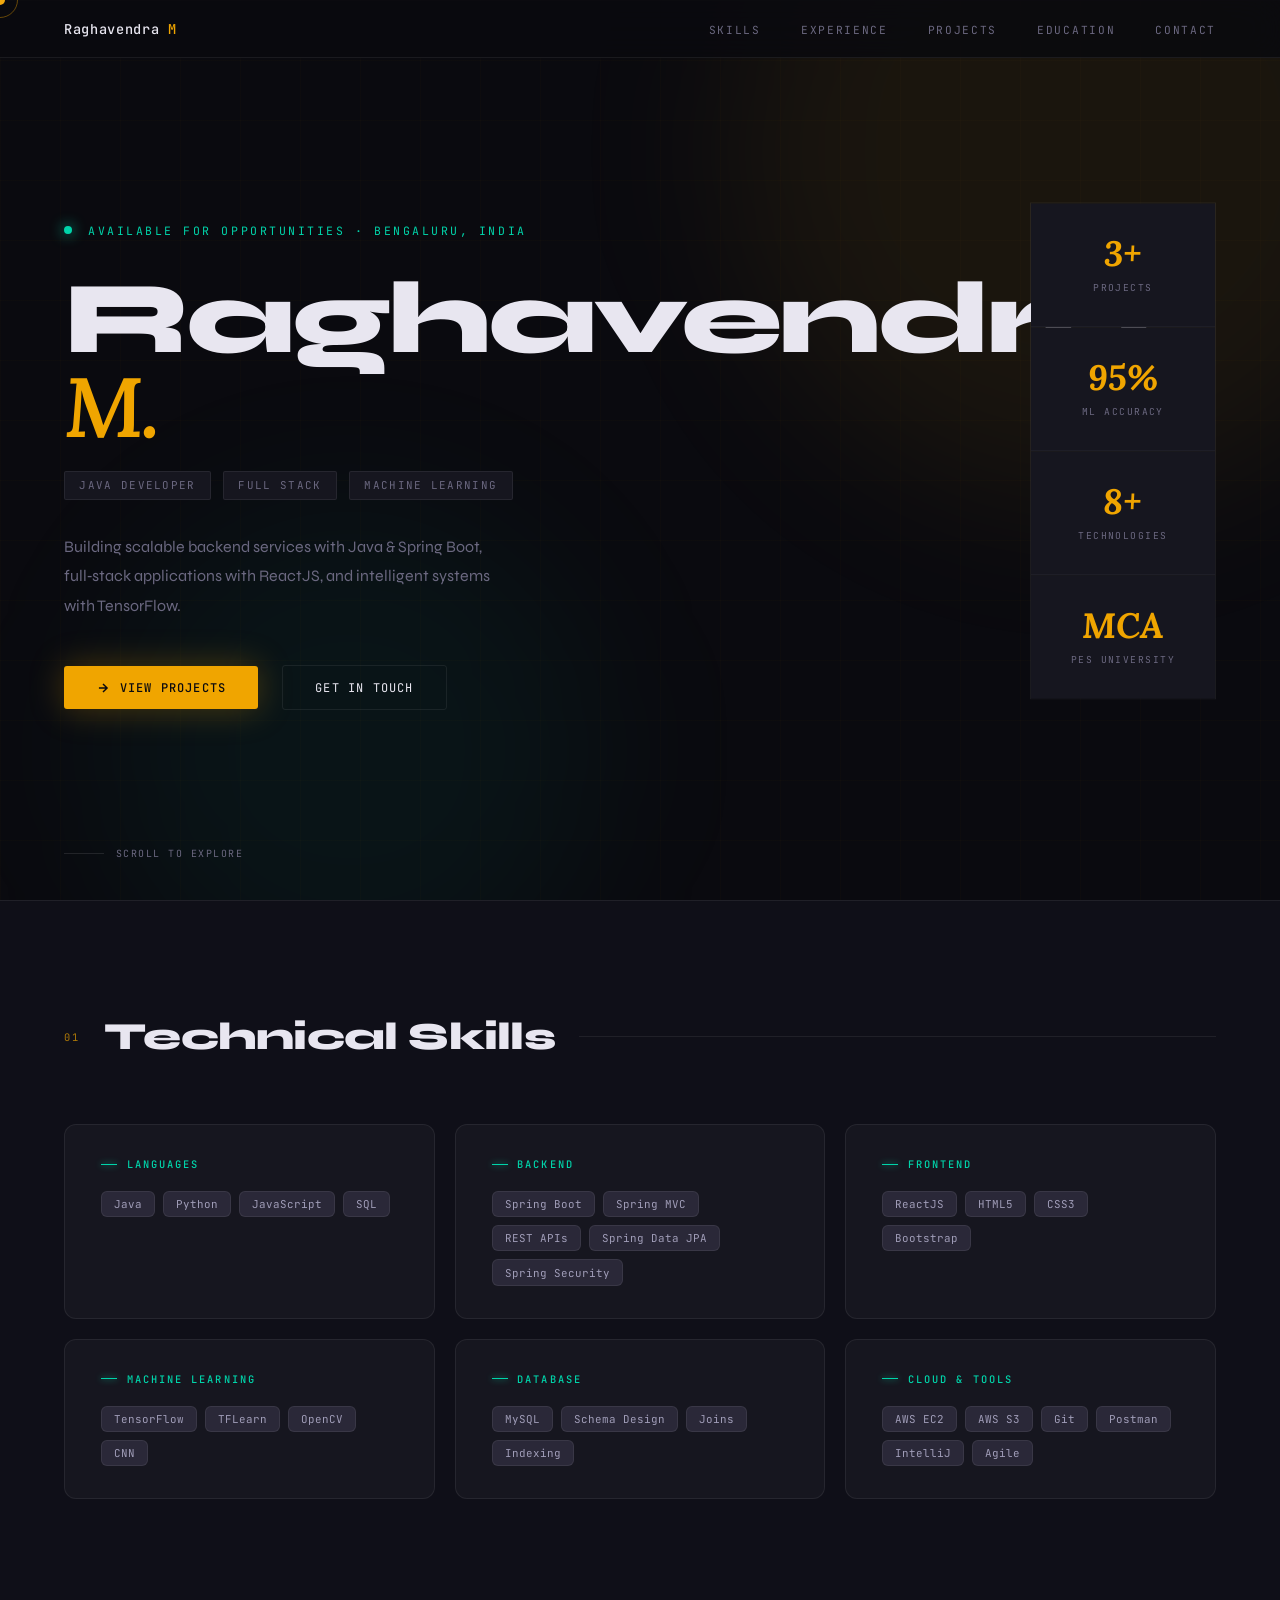
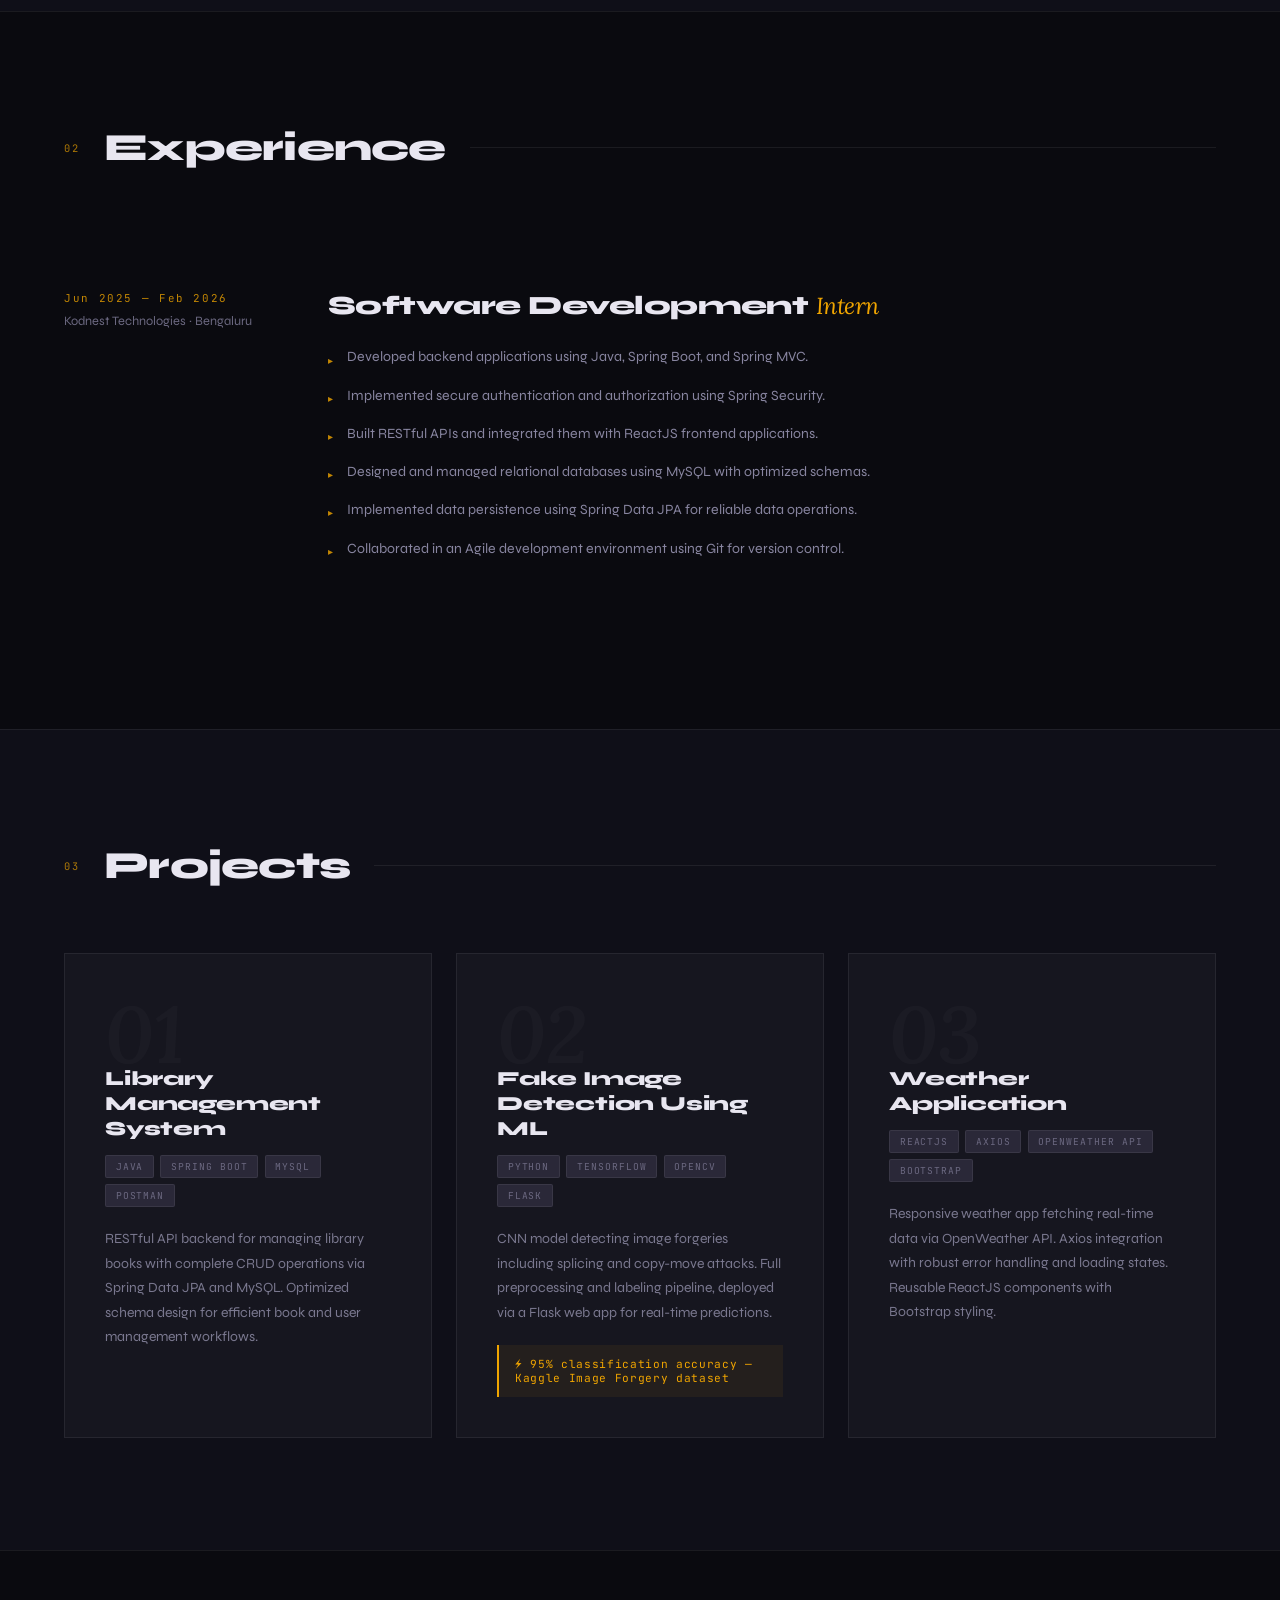
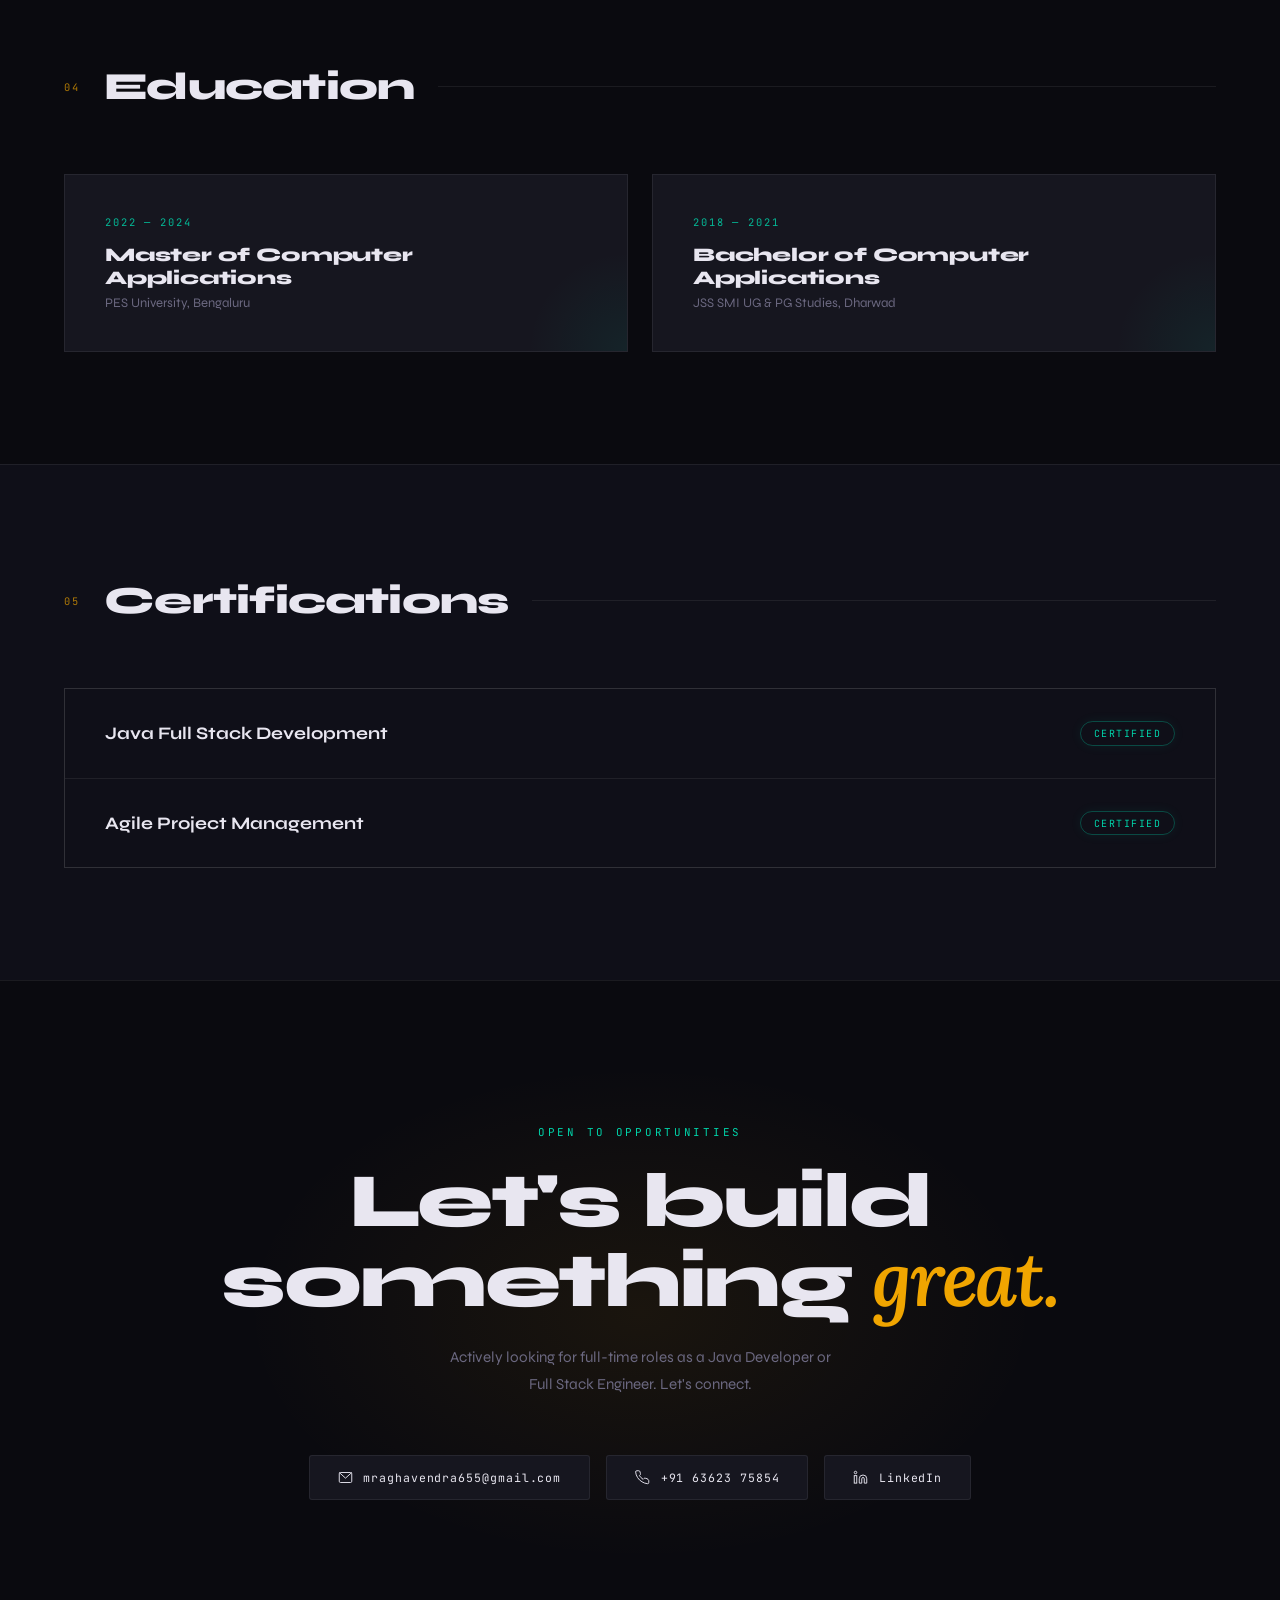
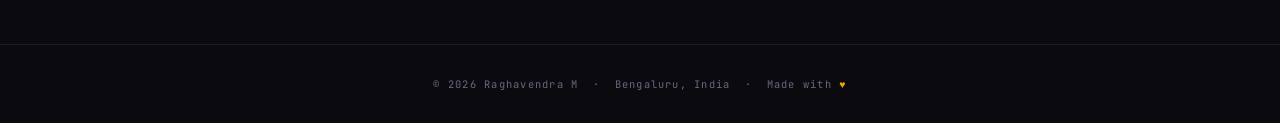
==== index1.html @ 1e80c895 "first commit" ====
<!doctype html>
<html lang="en">
  <head>
    <meta charset="UTF-8" />
    <meta name="viewport" content="width=device-width, initial-scale=1.0" />
    <title>Raghavendra M — Java Developer</title>
    <link
      href="https://fonts.googleapis.com/css2?family=Syne:wght@400;500;600;700;800&family=JetBrains+Mono:wght@300;400;500&family=Lora:ital,wght@0,400;1,400;1,600&display=swap"
      rel="stylesheet"
    />
    <style>
      :root {
        --bg: #0a0a0f;
        --bg2: #0f0f18;
        --bg3: #13131e;
        --surface: #16161f;
        --border: rgba(255, 255, 255, 0.07);
        --gold: #f0a500;
        --gold2: #ffcc55;
        --teal: #00d4aa;
        --text: #e8e6f0;
        --muted: #6b6880;
        --subtle: #2a2838;
      }

      *,
      *::before,
      *::after {
        box-sizing: border-box;
        margin: 0;
        padding: 0;
      }
      html {
        scroll-behavior: smooth;
      }

      body {
        font-family: "Syne", sans-serif;
        background: var(--bg);
        color: var(--text);
        overflow-x: hidden;
        cursor: none;
      }

      /* CURSOR */
      .cursor {
        position: fixed;
        width: 10px;
        height: 10px;
        background: var(--gold);
        border-radius: 50%;
        pointer-events: none;
        z-index: 99999;
        transform: translate(-50%, -50%);
        transition:
          width 0.3s,
          height 0.3s;
        mix-blend-mode: screen;
      }
      .cursor-ring {
        position: fixed;
        width: 36px;
        height: 36px;
        border: 1.5px solid rgba(240, 165, 0, 0.4);
        border-radius: 50%;
        pointer-events: none;
        z-index: 99998;
        transform: translate(-50%, -50%);
        transition:
          width 0.3s,
          height 0.3s;
      }

      /* GRID OVERLAY */
      body::before {
        content: "";
        position: fixed;
        inset: 0;
        background-image:
          linear-gradient(rgba(240, 165, 0, 0.018) 1px, transparent 1px),
          linear-gradient(90deg, rgba(240, 165, 0, 0.018) 1px, transparent 1px);
        background-size: 60px 60px;
        pointer-events: none;
        z-index: 0;
      }

      /* NAV */
      nav {
        position: fixed;
        top: 0;
        left: 0;
        right: 0;
        z-index: 500;
        display: flex;
        align-items: center;
        justify-content: space-between;
        padding: 1.2rem 4rem;
        background: rgba(10, 10, 15, 0.85);
        backdrop-filter: blur(20px);
        border-bottom: 1px solid var(--border);
      }

      .nav-logo {
        font-family: "JetBrains Mono", monospace;
        font-size: 0.85rem;
        font-weight: 500;
        color: var(--text);
        text-decoration: none;
        letter-spacing: 0.05em;
      }
      .nav-logo span {
        color: var(--gold);
      }

      .nav-links {
        display: flex;
        gap: 2.5rem;
        list-style: none;
      }
      .nav-links a {
        font-family: "JetBrains Mono", monospace;
        font-size: 0.7rem;
        letter-spacing: 0.15em;
        text-transform: uppercase;
        color: var(--muted);
        text-decoration: none;
        transition: color 0.2s;
        position: relative;
      }
      .nav-links a::after {
        content: "";
        position: absolute;
        bottom: -4px;
        left: 0;
        width: 0;
        height: 1px;
        background: var(--gold);
        transition: width 0.3s;
      }
      .nav-links a:hover {
        color: var(--gold);
      }
      .nav-links a:hover::after {
        width: 100%;
      }

      /* HERO */
      #hero {
        min-height: 100vh;
        display: flex;
        flex-direction: column;
        justify-content: center;
        padding: 7rem 4rem 5rem;
        position: relative;
        overflow: hidden;
      }

      .glow-orb {
        position: absolute;
        border-radius: 50%;
        pointer-events: none;
        filter: blur(80px);
      }
      .orb1 {
        width: 700px;
        height: 700px;
        background: rgba(240, 165, 0, 0.07);
        top: -200px;
        right: -150px;
        animation: pulse 7s ease-in-out infinite;
      }
      .orb2 {
        width: 500px;
        height: 500px;
        background: rgba(0, 212, 170, 0.05);
        bottom: -100px;
        left: 100px;
        animation: pulse 9s ease-in-out infinite reverse;
      }

      @keyframes pulse {
        0%,
        100% {
          transform: scale(1);
          opacity: 1;
        }
        50% {
          transform: scale(1.2);
          opacity: 0.6;
        }
      }

      .hero-inner {
        position: relative;
        z-index: 2;
        max-width: 1100px;
      }

      .hero-eyebrow {
        display: flex;
        align-items: center;
        gap: 1rem;
        margin-bottom: 2rem;
        opacity: 0;
        animation: fadeUp 0.7s ease forwards 0.1s;
      }
      .eyebrow-dot {
        width: 8px;
        height: 8px;
        background: var(--teal);
        border-radius: 50%;
        box-shadow: 0 0 14px var(--teal);
        animation: blink 2.5s ease infinite;
      }
      @keyframes blink {
        0%,
        100% {
          opacity: 1;
        }
        50% {
          opacity: 0.25;
        }
      }

      .hero-eyebrow span {
        font-family: "JetBrains Mono", monospace;
        font-size: 0.72rem;
        letter-spacing: 0.22em;
        text-transform: uppercase;
        color: var(--teal);
      }

      .hero-name {
        font-size: clamp(4rem, 8vw, 9rem);
        font-weight: 800;
        line-height: 0.95;
        margin-bottom: 1.5rem;
        letter-spacing: -0.03em;
        opacity: 0;
        animation: fadeUp 0.8s ease forwards 0.3s;
      }
      .hero-name .line1 {
        display: block;
        color: var(--text);
      }
      .hero-name .line2 {
        display: block;
        font-family: "Lora", serif;
        font-style: italic;
        font-weight: 600;
        color: var(--gold);
        font-size: 0.82em;
      }

      .hero-badges {
        display: flex;
        flex-wrap: wrap;
        align-items: center;
        gap: 0.75rem;
        margin-bottom: 2rem;
        opacity: 0;
        animation: fadeUp 0.8s ease forwards 0.5s;
      }
      .hero-badge {
        font-family: "JetBrains Mono", monospace;
        font-size: 0.68rem;
        letter-spacing: 0.12em;
        text-transform: uppercase;
        padding: 0.4rem 0.9rem;
        border: 1px solid var(--border);
        color: var(--muted);
        border-radius: 2px;
        background: var(--surface);
        transition: all 0.2s;
      }
      .hero-badge:hover {
        border-color: var(--gold);
        color: var(--gold);
      }

      .hero-desc {
        font-size: 1rem;
        line-height: 1.85;
        color: var(--muted);
        max-width: 50ch;
        margin-bottom: 2.8rem;
        opacity: 0;
        animation: fadeUp 0.8s ease forwards 0.65s;
      }

      .hero-actions {
        display: flex;
        align-items: center;
        gap: 1.5rem;
        opacity: 0;
        animation: fadeUp 0.8s ease forwards 0.8s;
      }

      .btn {
        display: inline-flex;
        align-items: center;
        gap: 0.6rem;
        padding: 0.85rem 2rem;
        font-family: "JetBrains Mono", monospace;
        font-size: 0.75rem;
        letter-spacing: 0.1em;
        text-transform: uppercase;
        text-decoration: none;
        border-radius: 3px;
        transition: all 0.25s;
        cursor: none;
        border: none;
      }
      .btn-primary {
        background: var(--gold);
        color: #0a0a0f;
        font-weight: 500;
        box-shadow: 0 0 35px rgba(240, 165, 0, 0.28);
      }
      .btn-primary:hover {
        background: var(--gold2);
        box-shadow: 0 0 55px rgba(240, 165, 0, 0.45);
        transform: translateY(-2px);
      }
      .btn-ghost {
        background: transparent;
        color: var(--text);
        border: 1px solid var(--border);
      }
      .btn-ghost:hover {
        border-color: var(--gold);
        color: var(--gold);
        transform: translateY(-2px);
      }

      /* Stats strip */
      .hero-stats-strip {
        position: absolute;
        right: 4rem;
        top: 50%;
        transform: translateY(-50%);
        display: flex;
        flex-direction: column;
        gap: 0;
        border: 1px solid var(--border);
        z-index: 2;
        opacity: 0;
        animation: fadeIn 1s ease forwards 1s;
      }
      .hstat {
        padding: 2rem 2.5rem;
        border-bottom: 1px solid var(--border);
        text-align: center;
        background: var(--surface);
        transition: background 0.3s;
      }
      .hstat:last-child {
        border-bottom: none;
      }
      .hstat:hover {
        background: var(--bg3);
      }
      .hstat-n {
        display: block;
        font-size: 2.2rem;
        font-weight: 800;
        color: var(--gold);
        line-height: 1;
        margin-bottom: 0.3rem;
        font-family: "Lora", serif;
        font-style: italic;
      }
      .hstat-l {
        font-family: "JetBrains Mono", monospace;
        font-size: 0.6rem;
        letter-spacing: 0.15em;
        text-transform: uppercase;
        color: var(--muted);
      }

      /* Scroll hint */
      .scroll-hint {
        position: absolute;
        bottom: 2.5rem;
        left: 4rem;
        display: flex;
        align-items: center;
        gap: 0.75rem;
        font-family: "JetBrains Mono", monospace;
        font-size: 0.62rem;
        letter-spacing: 0.15em;
        color: var(--muted);
        text-transform: uppercase;
        opacity: 0;
        animation: fadeIn 1s ease forwards 1.4s;
      }
      .scroll-line {
        width: 40px;
        height: 1px;
        background: rgba(255, 255, 255, 0.1);
        position: relative;
        overflow: hidden;
      }
      .scroll-line::after {
        content: "";
        position: absolute;
        top: 0;
        left: -100%;
        width: 100%;
        height: 100%;
        background: var(--gold);
        animation: slideIn 2s ease infinite;
      }
      @keyframes slideIn {
        to {
          left: 100%;
        }
      }

      /* SECTIONS */
      section {
        position: relative;
        z-index: 2;
        padding: 7rem 4rem;
        border-top: 1px solid var(--border);
      }

      .sec-head {
        display: flex;
        align-items: center;
        gap: 1.5rem;
        margin-bottom: 4rem;
      }
      .sec-num {
        font-family: "JetBrains Mono", monospace;
        font-size: 0.65rem;
        letter-spacing: 0.2em;
        color: var(--gold);
        opacity: 0.7;
      }
      .sec-title {
        font-size: clamp(1.8rem, 3vw, 2.8rem);
        font-weight: 800;
        letter-spacing: -0.02em;
      }
      .sec-line {
        flex: 1;
        height: 1px;
        background: var(--border);
      }

      /* SKILLS */
      #skills {
        background: var(--bg2);
      }
      .skills-grid {
        display: grid;
        grid-template-columns: repeat(auto-fit, minmax(280px, 1fr));
        gap: 1.25rem;
      }
      .skill-cat {
        padding: 2rem 2.25rem;
        background: var(--surface);
        border: 1px solid var(--border);
        border-radius: 12px;
        transition:
          border-color 0.3s,
          transform 0.3s,
          box-shadow 0.3s;
      }
      .skill-cat:hover {
        border-color: rgba(0, 212, 170, 0.25);
        transform: translateY(-4px);
        box-shadow:
          0 16px 40px rgba(0, 0, 0, 0.3),
          0 0 20px rgba(0, 212, 170, 0.04);
      }
      .skill-cat-label {
        font-family: "JetBrains Mono", monospace;
        font-size: 0.65rem;
        letter-spacing: 0.2em;
        text-transform: uppercase;
        color: var(--teal);
        margin-bottom: 1.25rem;
        display: flex;
        align-items: center;
        gap: 0.6rem;
        font-weight: 500;
      }
      .skill-cat-label::before {
        content: "";
        width: 16px;
        height: 1px;
        background: var(--teal);
        box-shadow: 0 0 6px var(--teal);
        flex-shrink: 0;
      }
      .skill-tags {
        display: flex;
        flex-wrap: wrap;
        gap: 0.5rem;
      }
      .skill-tag {
        padding: 0.32rem 0.75rem;
        border: 1px solid var(--border);
        background: var(--subtle);
        border-radius: 6px;
        font-family: "JetBrains Mono", monospace;
        font-size: 0.68rem;
        color: #a09db8;
        transition: all 0.2s;
      }
      .skill-tag:hover {
        background: rgba(240, 165, 0, 0.1);
        border-color: rgba(240, 165, 0, 0.4);
        color: var(--gold);
        box-shadow: 0 0 12px rgba(240, 165, 0, 0.08);
      }

      /* EXPERIENCE */
      #experience {
        background: var(--bg);
      }
      .exp-item {
        display: grid;
        grid-template-columns: 200px 1fr;
        gap: 4rem;
        padding: 3.5rem 0;
        border-bottom: 1px solid var(--border);
      }
      .exp-item:last-child {
        border-bottom: none;
      }
      .exp-period {
        font-family: "JetBrains Mono", monospace;
        font-size: 0.68rem;
        letter-spacing: 0.15em;
        color: var(--gold);
        margin-bottom: 0.5rem;
        opacity: 0.8;
      }
      .exp-co {
        font-size: 0.8rem;
        color: var(--muted);
      }
      .exp-role {
        font-size: 1.65rem;
        font-weight: 800;
        letter-spacing: -0.02em;
        margin-bottom: 1.5rem;
        line-height: 1.15;
      }
      .exp-role em {
        font-family: "Lora", serif;
        font-style: italic;
        color: var(--gold);
        font-weight: 400;
        font-size: 0.88em;
      }
      .exp-points {
        display: flex;
        flex-direction: column;
        gap: 0.85rem;
      }
      .exp-points li {
        display: flex;
        gap: 0.9rem;
        align-items: flex-start;
        font-size: 0.88rem;
        line-height: 1.75;
        color: #8885a0;
        list-style: none;
      }
      .exp-points li::before {
        content: "▸";
        color: var(--gold);
        flex-shrink: 0;
        font-size: 0.65rem;
        margin-top: 0.38rem;
        opacity: 0.8;
      }

      /* PROJECTS */
      #projects {
        background: var(--bg2);
      }
      .proj-grid {
        display: grid;
        grid-template-columns: repeat(auto-fit, minmax(320px, 1fr));
        gap: 1.5rem;
      }
      .proj-card {
        background: var(--surface);
        border: 1px solid var(--border);
        padding: 2.5rem;
        position: relative;
        overflow: hidden;
        transition:
          transform 0.35s,
          box-shadow 0.35s,
          border-color 0.35s;
      }
      .proj-card::before {
        content: "";
        position: absolute;
        top: 0;
        left: 0;
        width: 100%;
        height: 2px;
        background: linear-gradient(90deg, var(--gold), var(--teal));
        transform: scaleX(0);
        transform-origin: left;
        transition: transform 0.4s ease;
      }
      .proj-card:hover {
        transform: translateY(-8px);
        box-shadow:
          0 30px 80px rgba(0, 0, 0, 0.5),
          0 0 40px rgba(240, 165, 0, 0.05);
        border-color: rgba(240, 165, 0, 0.15);
      }
      .proj-card:hover::before {
        transform: scaleX(1);
      }
      .proj-num {
        font-family: "Lora", serif;
        font-style: italic;
        font-size: 5rem;
        font-weight: 600;
        color: rgba(255, 255, 255, 0.025);
        line-height: 1;
        margin-bottom: -0.5rem;
        user-select: none;
      }
      .proj-title {
        font-size: 1.25rem;
        font-weight: 800;
        margin-bottom: 0.85rem;
        letter-spacing: -0.01em;
        line-height: 1.25;
      }
      .proj-stack {
        display: flex;
        flex-wrap: wrap;
        gap: 0.4rem;
        margin-bottom: 1.25rem;
      }
      .proj-tech {
        font-family: "JetBrains Mono", monospace;
        font-size: 0.6rem;
        letter-spacing: 0.1em;
        text-transform: uppercase;
        padding: 0.25rem 0.6rem;
        background: var(--subtle);
        border: 1px solid var(--border);
        border-radius: 2px;
        color: var(--muted);
      }
      .proj-desc {
        font-size: 0.875rem;
        line-height: 1.75;
        color: #7a788f;
      }
      .proj-accent {
        margin-top: 1.25rem;
        padding: 0.75rem 1rem;
        background: rgba(240, 165, 0, 0.06);
        border-left: 2px solid var(--gold);
        font-family: "JetBrains Mono", monospace;
        font-size: 0.7rem;
        color: var(--gold);
        letter-spacing: 0.06em;
      }

      /* EDUCATION */
      #education {
        background: var(--bg);
      }
      .edu-grid {
        display: grid;
        grid-template-columns: 1fr 1fr;
        gap: 1.5rem;
      }
      .edu-card {
        background: var(--surface);
        border: 1px solid var(--border);
        padding: 2.5rem;
        position: relative;
        overflow: hidden;
        transition:
          border-color 0.3s,
          transform 0.3s;
      }
      .edu-card:hover {
        border-color: rgba(0, 212, 170, 0.25);
        transform: translateY(-5px);
      }
      .edu-card::after {
        content: "";
        position: absolute;
        bottom: 0;
        right: 0;
        width: 100px;
        height: 100px;
        background: radial-gradient(
          circle at 100% 100%,
          rgba(0, 212, 170, 0.07),
          transparent 70%
        );
      }
      .edu-period {
        font-family: "JetBrains Mono", monospace;
        font-size: 0.65rem;
        letter-spacing: 0.18em;
        color: var(--teal);
        margin-bottom: 0.85rem;
        opacity: 0.85;
      }
      .edu-degree {
        font-size: 1.2rem;
        font-weight: 800;
        letter-spacing: -0.01em;
        margin-bottom: 0.4rem;
      }
      .edu-school {
        font-size: 0.82rem;
        color: var(--muted);
      }

      /* CERTIFICATIONS */
      #certifications {
        background: var(--bg2);
      }
      .cert-list {
        display: flex;
        flex-direction: column;
        gap: 1px;
        background: var(--border);
        border: 1px solid var(--border);
      }
      .cert-item {
        display: flex;
        align-items: center;
        justify-content: space-between;
        padding: 2rem 2.5rem;
        background: var(--bg2);
        transition: background 0.25s;
        cursor: default;
      }
      .cert-item:hover {
        background: var(--surface);
      }
      .cert-name {
        font-size: 1.1rem;
        font-weight: 700;
      }
      .cert-pill {
        font-family: "JetBrains Mono", monospace;
        font-size: 0.62rem;
        letter-spacing: 0.15em;
        text-transform: uppercase;
        color: var(--teal);
        border: 1px solid rgba(0, 212, 170, 0.3);
        padding: 0.3rem 0.8rem;
        border-radius: 20px;
        box-shadow: 0 0 12px rgba(0, 212, 170, 0.07);
      }

      /* CONTACT */
      #contact {
        background: var(--bg);
        text-align: center;
        padding: 9rem 4rem;
        overflow: hidden;
      }
      .contact-glow {
        position: absolute;
        width: 800px;
        height: 500px;
        background: radial-gradient(
          ellipse,
          rgba(240, 165, 0, 0.07) 0%,
          transparent 70%
        );
        top: 50%;
        left: 50%;
        transform: translate(-50%, -50%);
        pointer-events: none;
      }
      .contact-tag {
        font-family: "JetBrains Mono", monospace;
        font-size: 0.68rem;
        letter-spacing: 0.25em;
        text-transform: uppercase;
        color: var(--teal);
        margin-bottom: 1.5rem;
        position: relative;
        z-index: 1;
      }
      .contact-title {
        font-size: clamp(2.8rem, 6vw, 6rem);
        font-weight: 800;
        letter-spacing: -0.03em;
        line-height: 1;
        margin-bottom: 1.5rem;
        position: relative;
        z-index: 1;
      }
      .contact-title em {
        font-family: "Lora", serif;
        font-style: italic;
        color: var(--gold);
        font-weight: 600;
      }
      .contact-sub {
        font-size: 0.95rem;
        color: var(--muted);
        max-width: 44ch;
        margin: 0 auto 3.5rem;
        line-height: 1.8;
        position: relative;
        z-index: 1;
      }
      .contact-links {
        display: flex;
        flex-wrap: wrap;
        gap: 1rem;
        justify-content: center;
        position: relative;
        z-index: 1;
      }
      .contact-link {
        display: flex;
        align-items: center;
        gap: 0.65rem;
        padding: 0.9rem 1.75rem;
        border: 1px solid var(--border);
        text-decoration: none;
        color: var(--text);
        font-family: "JetBrains Mono", monospace;
        font-size: 0.72rem;
        letter-spacing: 0.08em;
        transition: all 0.3s;
        border-radius: 3px;
        background: var(--surface);
        cursor: none;
      }
      .contact-link:hover {
        background: var(--gold);
        color: #0a0a0f;
        border-color: var(--gold);
        transform: translateY(-3px);
        box-shadow: 0 10px 40px rgba(240, 165, 0, 0.22);
      }

      /* FOOTER */
      footer {
        background: var(--bg);
        border-top: 1px solid var(--border);
        text-align: center;
        padding: 2rem;
        font-family: "JetBrains Mono", monospace;
        font-size: 0.65rem;
        letter-spacing: 0.12em;
        color: var(--muted);
        position: relative;
        z-index: 2;
      }
      footer span {
        color: var(--gold);
      }

      /* ANIMATIONS */
      @keyframes fadeUp {
        from {
          opacity: 0;
          transform: translateY(28px);
        }
        to {
          opacity: 1;
          transform: none;
        }
      }
      @keyframes fadeIn {
        from {
          opacity: 0;
        }
        to {
          opacity: 1;
        }
      }

      .reveal {
        opacity: 0;
        transform: translateY(32px);
        transition:
          opacity 0.75s ease,
          transform 0.75s ease;
      }
      .reveal.visible {
        opacity: 1;
        transform: none;
      }

      /* RESPONSIVE */
      @media (max-width: 900px) {
        nav {
          padding: 1rem 1.5rem;
        }
        .nav-links {
          display: none;
        }
        #hero {
          padding: 6rem 1.5rem 3rem;
        }
        .hero-stats-strip {
          position: static;
          transform: none;
          flex-direction: row;
          flex-wrap: wrap;
          margin-top: 3rem;
        }
        .hstat {
          flex: 1;
          min-width: 120px;
        }
        section {
          padding: 5rem 1.5rem;
        }
        .exp-item {
          grid-template-columns: 1fr;
          gap: 1rem;
        }
        .edu-grid {
          grid-template-columns: 1fr;
        }
        #contact {
          padding: 6rem 1.5rem;
        }
      }
    </style>
  </head>
  <body>
    <div class="cursor" id="cursor"></div>
    <div class="cursor-ring" id="cursorRing"></div>

    <!-- NAV -->
    <nav>
      <a class="nav-logo" href="#hero">Raghavendra <span>M</span></a>
      <ul class="nav-links">
        <li><a href="#skills">Skills</a></li>
        <li><a href="#experience">Experience</a></li>
        <li><a href="#projects">Projects</a></li>
        <li><a href="#education">Education</a></li>
        <li><a href="#contact">Contact</a></li>
      </ul>
    </nav>

    <!-- HERO -->
    <section id="hero">
      <div class="glow-orb orb1"></div>
      <div class="glow-orb orb2"></div>

      <div class="hero-inner">
        <div class="hero-eyebrow">
          <div class="eyebrow-dot"></div>
          <span>Available for opportunities · Bengaluru, India</span>
        </div>

        <h1 class="hero-name">
          <span class="line1">Raghavendra</span>
          <span class="line2">M.</span>
        </h1>

        <div class="hero-badges">
          <span class="hero-badge">Java Developer</span>
          <span class="hero-badge">Full Stack</span>
          <span class="hero-badge">Machine Learning</span>
        </div>

        <p class="hero-desc">
          Building scalable backend services with Java &amp; Spring Boot,
          full‑stack applications with ReactJS, and intelligent systems with
          TensorFlow.
        </p>

        <div class="hero-actions">
          <a href="#projects" class="btn btn-primary">
            <svg
              width="14"
              height="14"
              viewBox="0 0 24 24"
              fill="none"
              stroke="currentColor"
              stroke-width="2.5"
            >
              <path d="M5 12h14M12 5l7 7-7 7" />
            </svg>
            View Projects
          </a>
          <a href="mailto:mraghavendra655@gmail.com" class="btn btn-ghost"
            >Get In Touch</a
          >
        </div>
      </div>

      <div class="hero-stats-strip">
        <div class="hstat">
          <span class="hstat-n">3+</span><span class="hstat-l">Projects</span>
        </div>
        <div class="hstat">
          <span class="hstat-n">95%</span
          ><span class="hstat-l">ML Accuracy</span>
        </div>
        <div class="hstat">
          <span class="hstat-n">8+</span
          ><span class="hstat-l">Technologies</span>
        </div>
        <div class="hstat">
          <span class="hstat-n">MCA</span
          ><span class="hstat-l">PES University</span>
        </div>
      </div>

      <div class="scroll-hint">
        <div class="scroll-line"></div>
        Scroll to explore
      </div>
    </section>

    <!-- SKILLS -->
    <section id="skills">
      <div class="sec-head">
        <span class="sec-num">01</span>
        <h2 class="sec-title">Technical Skills</h2>
        <div class="sec-line"></div>
      </div>
      <div class="skills-grid reveal">
        <div class="skill-cat">
          <div class="skill-cat-label">Languages</div>
          <div class="skill-tags">
            <span class="skill-tag">Java</span
            ><span class="skill-tag">Python</span
            ><span class="skill-tag">JavaScript</span
            ><span class="skill-tag">SQL</span>
          </div>
        </div>
        <div class="skill-cat">
          <div class="skill-cat-label">Backend</div>
          <div class="skill-tags">
            <span class="skill-tag">Spring Boot</span
            ><span class="skill-tag">Spring MVC</span
            ><span class="skill-tag">REST APIs</span
            ><span class="skill-tag">Spring Data JPA</span
            ><span class="skill-tag">Spring Security</span>
          </div>
        </div>
        <div class="skill-cat">
          <div class="skill-cat-label">Frontend</div>
          <div class="skill-tags">
            <span class="skill-tag">ReactJS</span
            ><span class="skill-tag">HTML5</span
            ><span class="skill-tag">CSS3</span
            ><span class="skill-tag">Bootstrap</span>
          </div>
        </div>
        <div class="skill-cat">
          <div class="skill-cat-label">Machine Learning</div>
          <div class="skill-tags">
            <span class="skill-tag">TensorFlow</span
            ><span class="skill-tag">TFLearn</span
            ><span class="skill-tag">OpenCV</span
            ><span class="skill-tag">CNN</span>
          </div>
        </div>
        <div class="skill-cat">
          <div class="skill-cat-label">Database</div>
          <div class="skill-tags">
            <span class="skill-tag">MySQL</span
            ><span class="skill-tag">Schema Design</span
            ><span class="skill-tag">Joins</span
            ><span class="skill-tag">Indexing</span>
          </div>
        </div>
        <div class="skill-cat">
          <div class="skill-cat-label">Cloud & Tools</div>
          <div class="skill-tags">
            <span class="skill-tag">AWS EC2</span
            ><span class="skill-tag">AWS S3</span
            ><span class="skill-tag">Git</span
            ><span class="skill-tag">Postman</span
            ><span class="skill-tag">IntelliJ</span
            ><span class="skill-tag">Agile</span>
          </div>
        </div>
      </div>
    </section>

    <!-- EXPERIENCE -->
    <section id="experience">
      <div class="sec-head">
        <span class="sec-num">02</span>
        <h2 class="sec-title">Experience</h2>
        <div class="sec-line"></div>
      </div>
      <div class="exp-item reveal">
        <div class="exp-meta">
          <div class="exp-period">Jun 2025 — Feb 2026</div>
          <div class="exp-co">Kodnest Technologies · Bengaluru</div>
        </div>
        <div>
          <h3 class="exp-role">Software Development <em>Intern</em></h3>
          <ul class="exp-points">
            <li>
              Developed backend applications using Java, Spring Boot, and Spring
              MVC.
            </li>
            <li>
              Implemented secure authentication and authorization using Spring
              Security.
            </li>
            <li>
              Built RESTful APIs and integrated them with ReactJS frontend
              applications.
            </li>
            <li>
              Designed and managed relational databases using MySQL with
              optimized schemas.
            </li>
            <li>
              Implemented data persistence using Spring Data JPA for reliable
              data operations.
            </li>
            <li>
              Collaborated in an Agile development environment using Git for
              version control.
            </li>
          </ul>
        </div>
      </div>
    </section>

    <!-- PROJECTS -->
    <section id="projects">
      <div class="sec-head">
        <span class="sec-num">03</span>
        <h2 class="sec-title">Projects</h2>
        <div class="sec-line"></div>
      </div>
      <div class="proj-grid">
        <div class="proj-card reveal">
          <div class="proj-num">01</div>
          <h3 class="proj-title">Library Management System</h3>
          <div class="proj-stack">
            <span class="proj-tech">Java</span
            ><span class="proj-tech">Spring Boot</span
            ><span class="proj-tech">MySQL</span
            ><span class="proj-tech">Postman</span>
          </div>
          <p class="proj-desc">
            RESTful API backend for managing library books with complete CRUD
            operations via Spring Data JPA and MySQL. Optimized schema design
            for efficient book and user management workflows.
          </p>
        </div>
        <div class="proj-card reveal">
          <div class="proj-num">02</div>
          <h3 class="proj-title">Fake Image Detection Using ML</h3>
          <div class="proj-stack">
            <span class="proj-tech">Python</span
            ><span class="proj-tech">TensorFlow</span
            ><span class="proj-tech">OpenCV</span
            ><span class="proj-tech">Flask</span>
          </div>
          <p class="proj-desc">
            CNN model detecting image forgeries including splicing and copy-move
            attacks. Full preprocessing and labeling pipeline, deployed via a
            Flask web app for real-time predictions.
          </p>
          <div class="proj-accent">
            ⚡ 95% classification accuracy — Kaggle Image Forgery dataset
          </div>
        </div>
        <div class="proj-card reveal">
          <div class="proj-num">03</div>
          <h3 class="proj-title">Weather Application</h3>
          <div class="proj-stack">
            <span class="proj-tech">ReactJS</span
            ><span class="proj-tech">Axios</span
            ><span class="proj-tech">OpenWeather API</span
            ><span class="proj-tech">Bootstrap</span>
          </div>
          <p class="proj-desc">
            Responsive weather app fetching real-time data via OpenWeather API.
            Axios integration with robust error handling and loading states.
            Reusable ReactJS components with Bootstrap styling.
          </p>
        </div>
      </div>
    </section>

    <!-- EDUCATION -->
    <section id="education">
      <div class="sec-head">
        <span class="sec-num">04</span>
        <h2 class="sec-title">Education</h2>
        <div class="sec-line"></div>
      </div>
      <div class="edu-grid reveal">
        <div class="edu-card">
          <div class="edu-period">2022 — 2024</div>
          <div class="edu-degree">Master of Computer Applications</div>
          <div class="edu-school">PES University, Bengaluru</div>
        </div>
        <div class="edu-card">
          <div class="edu-period">2018 — 2021</div>
          <div class="edu-degree">Bachelor of Computer Applications</div>
          <div class="edu-school">JSS SMI UG & PG Studies, Dharwad</div>
        </div>
      </div>
    </section>

    <!-- CERTIFICATIONS -->
    <section id="certifications">
      <div class="sec-head">
        <span class="sec-num">05</span>
        <h2 class="sec-title">Certifications</h2>
        <div class="sec-line"></div>
      </div>
      <div class="cert-list reveal">
        <div class="cert-item">
          <span class="cert-name">Java Full Stack Development</span>
          <span class="cert-pill">Certified</span>
        </div>
        <div class="cert-item">
          <span class="cert-name">Agile Project Management</span>
          <span class="cert-pill">Certified</span>
        </div>
      </div>
    </section>

    <!-- CONTACT -->
    <section id="contact">
      <div class="contact-glow"></div>
      <p class="contact-tag">Open to Opportunities</p>
      <h2 class="contact-title">Let's build<br />something <em>great.</em></h2>
      <p class="contact-sub">
        Actively looking for full-time roles as a Java Developer or Full Stack
        Engineer. Let's connect.
      </p>
      <div class="contact-links">
        <a class="contact-link" href="mailto:mraghavendra655@gmail.com">
          <svg
            width="15"
            height="15"
            fill="none"
            stroke="currentColor"
            stroke-width="1.5"
            viewBox="0 0 24 24"
          >
            <rect x="2" y="4" width="20" height="16" rx="2" />
            <path d="m2 4 10 9 10-9" />
          </svg>
          mraghavendra655@gmail.com
        </a>
        <a class="contact-link" href="tel:+916362375854">
          <svg
            width="15"
            height="15"
            fill="none"
            stroke="currentColor"
            stroke-width="1.5"
            viewBox="0 0 24 24"
          >
            <path
              d="M22 16.92v3a2 2 0 0 1-2.18 2 19.79 19.79 0 0 1-8.63-3.07A19.5 19.5 0 0 1 4.07 12a19.79 19.79 0 0 1-3.07-8.67A2 2 0 0 1 3 1.18h3a2 2 0 0 1 2 1.72c.127.96.361 1.903.7 2.81a2 2 0 0 1-.45 2.11L7.09 8.91a16 16 0 0 0 6 6l1.27-1.27a2 2 0 0 1 2.11-.45c.907.339 1.85.573 2.81.7a2 2 0 0 1 1.72 2.02z"
            />
          </svg>
          +91 63623 75854
        </a>
        <a
          class="contact-link"
          href="https://linkedin.com/in/raghavendramanjunath"
          target="_blank"
        >
          <svg
            width="15"
            height="15"
            fill="none"
            stroke="currentColor"
            stroke-width="1.5"
            viewBox="0 0 24 24"
          >
            <path
              d="M16 8a6 6 0 0 1 6 6v7h-4v-7a2 2 0 0 0-2-2 2 2 0 0 0-2 2v7h-4v-7a6 6 0 0 1 6-6z"
            />
            <rect x="2" y="9" width="4" height="12" />
            <circle cx="4" cy="4" r="2" />
          </svg>
          LinkedIn
        </a>
      </div>
    </section>

    <footer>
      <p>
        © 2026 Raghavendra M &nbsp;·&nbsp; Bengaluru, India &nbsp;·&nbsp; Made
        with <span>♥</span>
      </p>
    </footer>

    <script>
      // Custom cursor
      const cursor = document.getElementById("cursor");
      const ring = document.getElementById("cursorRing");
      let mx = 0,
        my = 0,
        rx = 0,
        ry = 0;
      document.addEventListener("mousemove", (e) => {
        mx = e.clientX;
        my = e.clientY;
        cursor.style.left = mx + "px";
        cursor.style.top = my + "px";
      });
      (function loop() {
        rx += (mx - rx) * 0.12;
        ry += (my - ry) * 0.12;
        ring.style.left = rx + "px";
        ring.style.top = ry + "px";
        requestAnimationFrame(loop);
      })();
      document
        .querySelectorAll(
          "a,button,.skill-tag,.proj-card,.cert-item,.hero-badge",
        )
        .forEach((el) => {
          el.addEventListener("mouseenter", () => {
            cursor.style.width = "18px";
            cursor.style.height = "18px";
            ring.style.width = "54px";
            ring.style.height = "54px";
          });
          el.addEventListener("mouseleave", () => {
            cursor.style.width = "10px";
            cursor.style.height = "10px";
            ring.style.width = "36px";
            ring.style.height = "36px";
          });
        });

      // Scroll reveal
      const io = new IntersectionObserver(
        (entries) => {
          entries.forEach((e, i) => {
            if (e.isIntersecting) {
              setTimeout(() => e.target.classList.add("visible"), i * 100);
              io.unobserve(e.target);
            }
          });
        },
        { threshold: 0.1 },
      );
      document.querySelectorAll(".reveal").forEach((el) => io.observe(el));
    </script>
  </body>
</html>
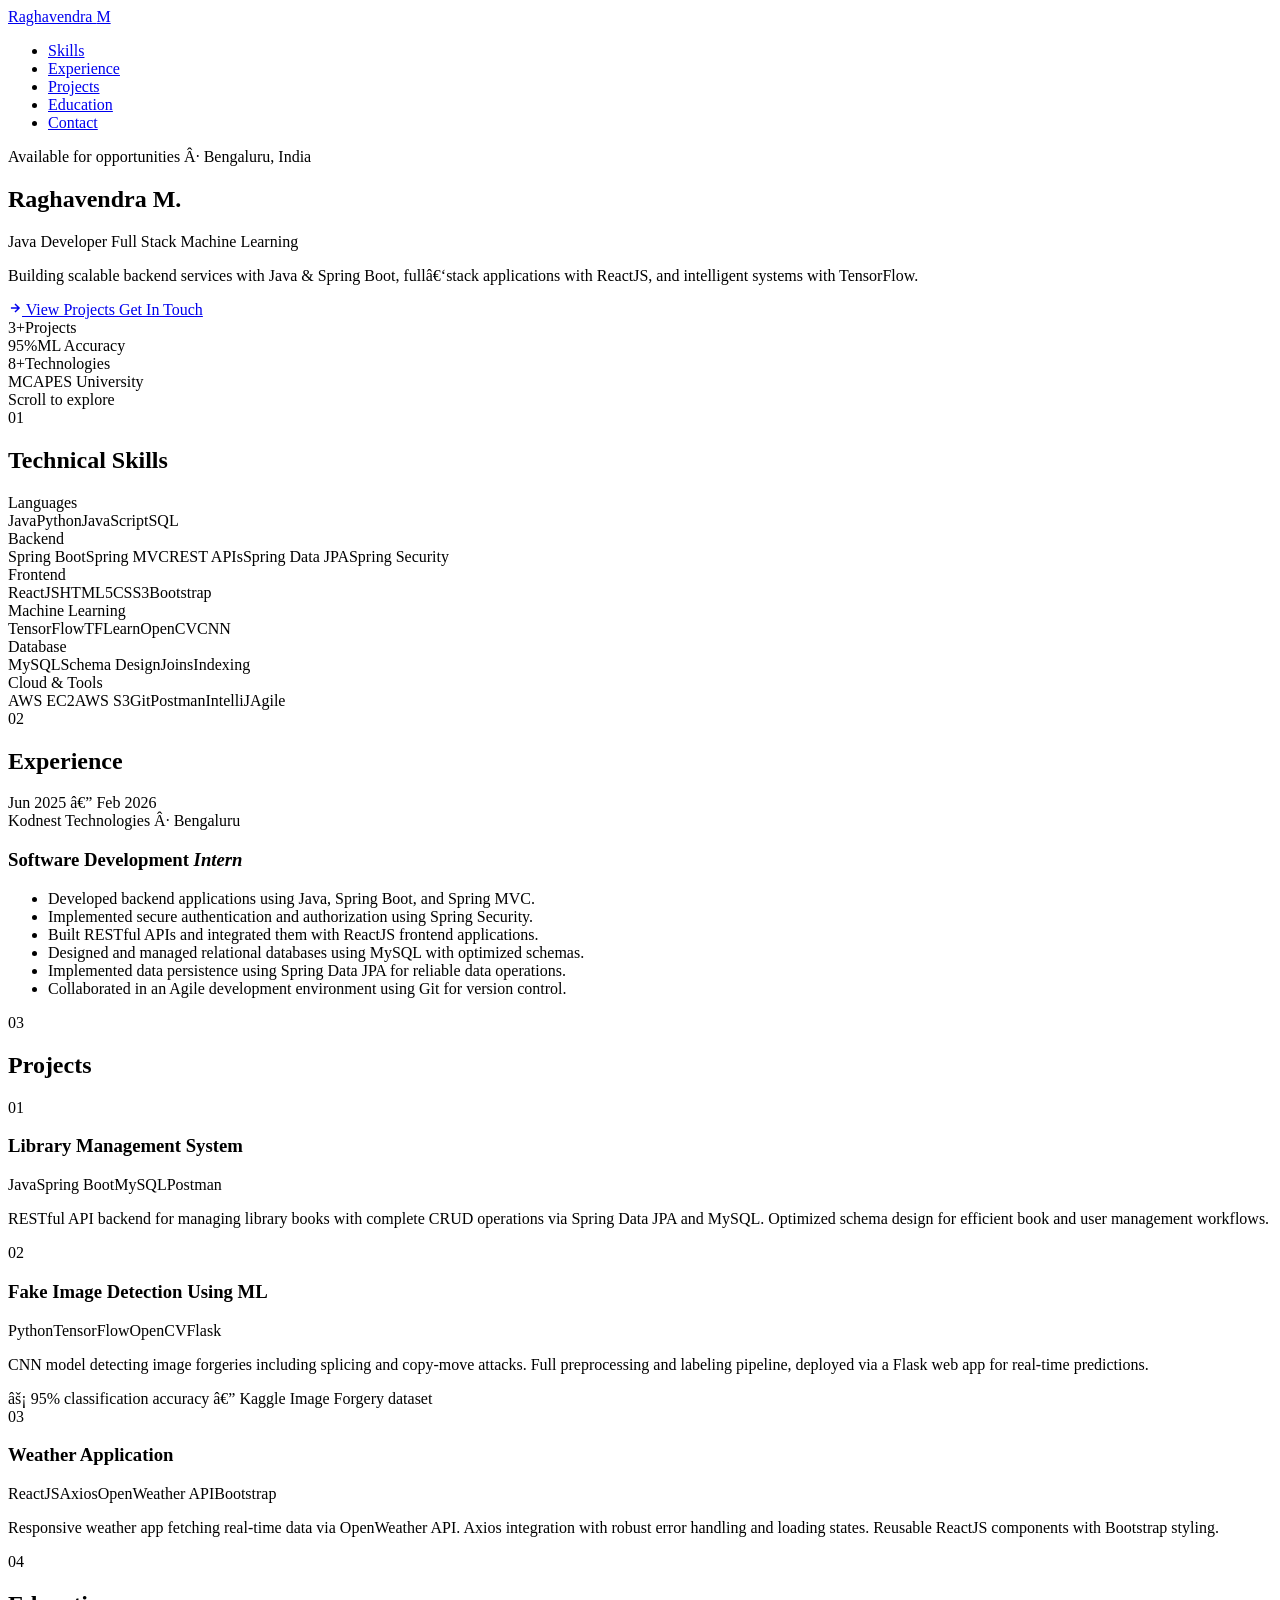
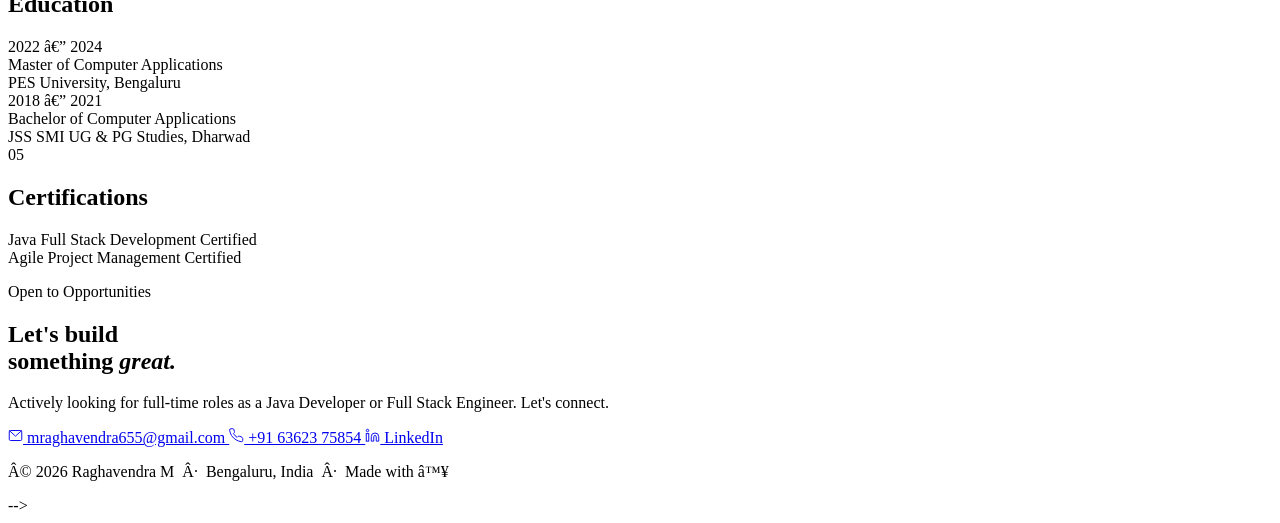
==== commit 11fdbc4f: "Update index1.html" ====
--- a/index1.html
+++ b/index1.html
@@ -1,4 +1,4 @@
-<!doctype html>
+<!-- <!doctype html>
 <html lang="en">
   <head>
     <meta charset="UTF-8" />
@@ -1364,4 +1364,4 @@
       document.querySelectorAll(".reveal").forEach((el) => io.observe(el));
     </script>
   </body>
-</html>
+</html> -->
